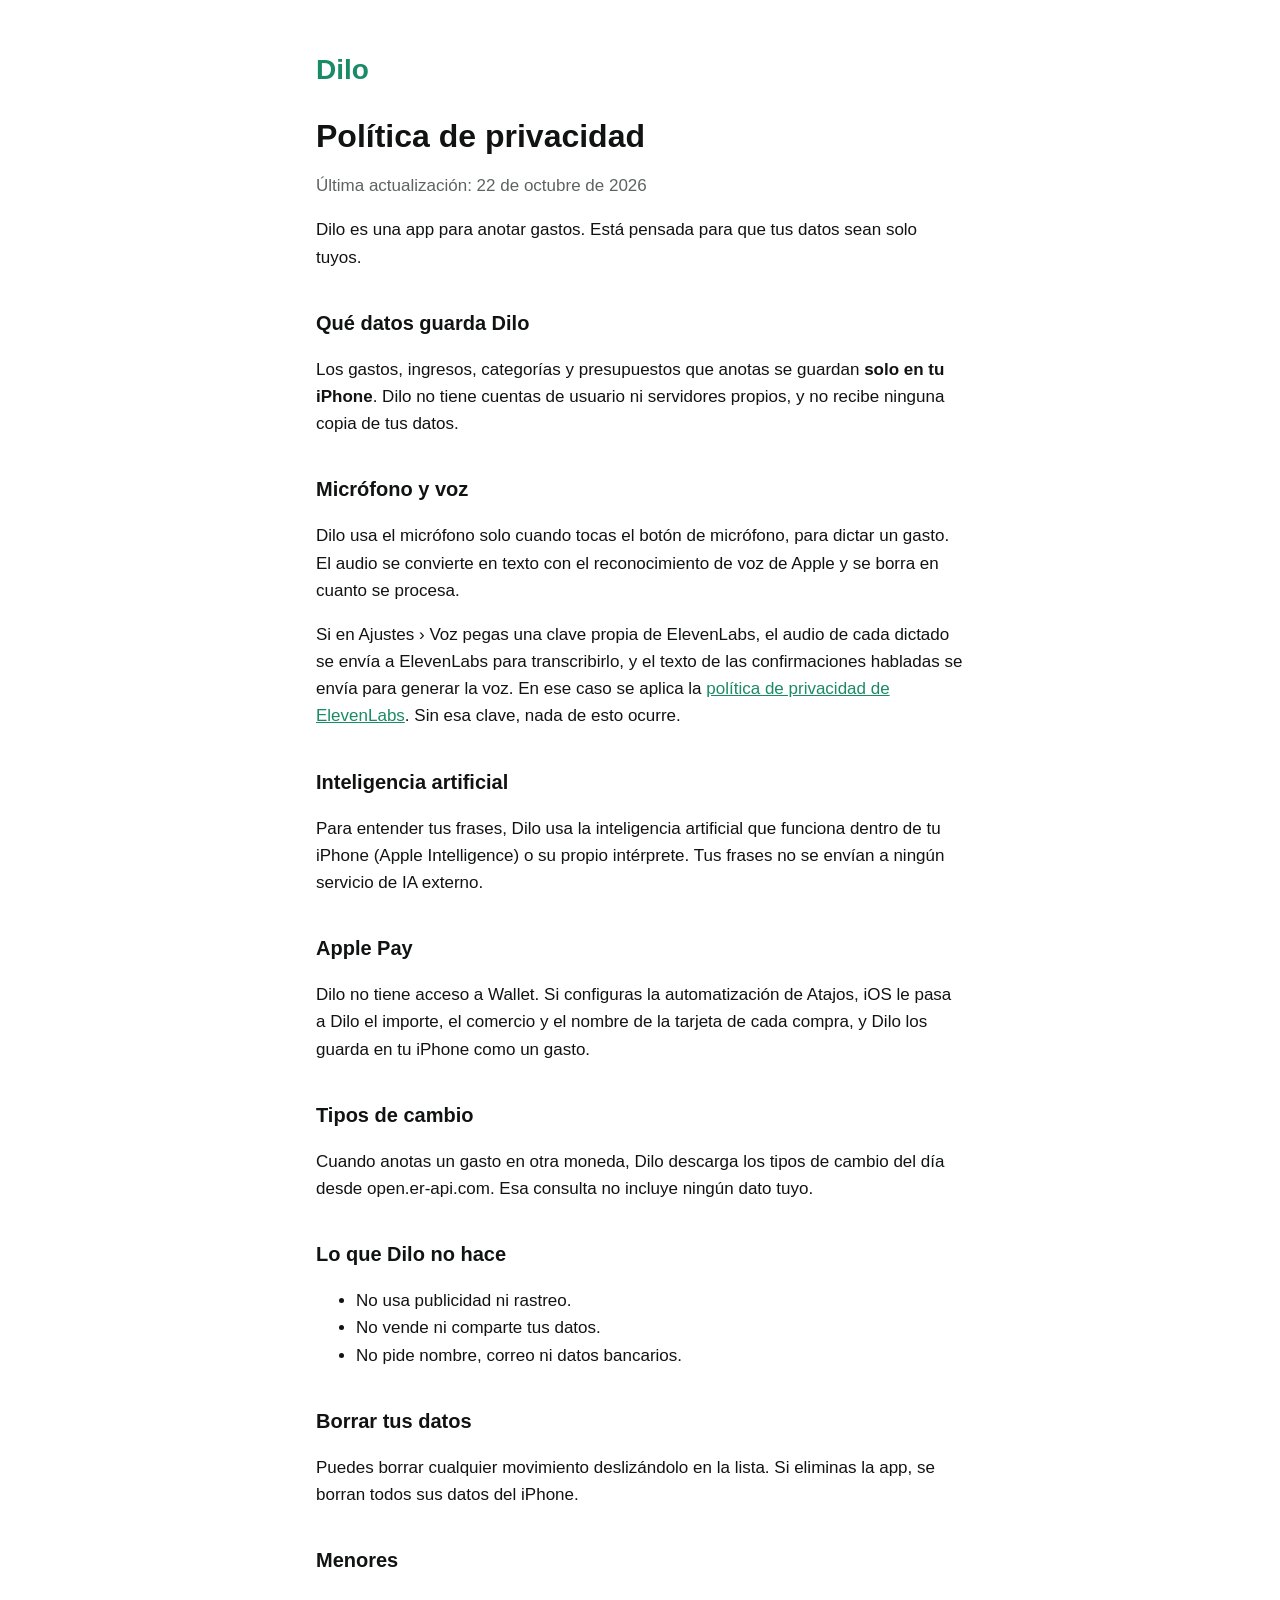
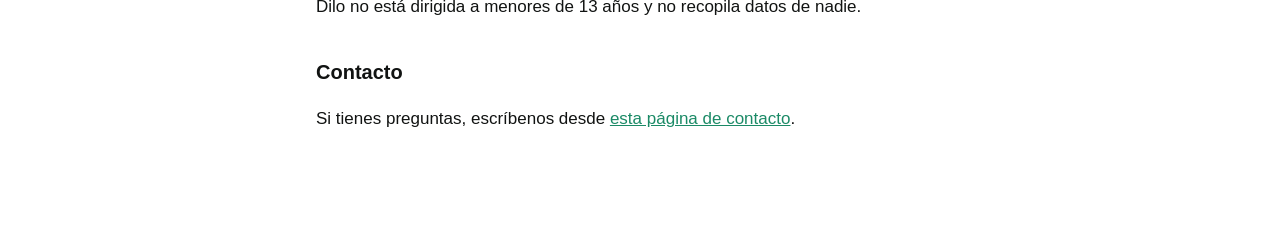
==== privacidad.html @ 377dcd38 "Dilo: páginas de ayuda y privacidad Co-Authored-By: Claude Opus 5.5 <noreply@anthropic.com>" ====
<!doctype html>
<html lang="es">
<head>
<meta charset="utf-8">
<meta name="viewport" content="width=device-width, initial-scale=1">
<title>Privacidad · Dilo</title>
<link rel="stylesheet" href="style.css">
</head>
<body><main>
<a class="brand" href="ayuda.html">Dilo</a>
<h1>Política de privacidad</h1>
<p class="muted">Última actualización: 22 de octubre de 2026</p>

<p>Dilo es una app para anotar gastos. Está pensada para que tus datos sean solo tuyos.</p>

<h2>Qué datos guarda Dilo</h2>
<p>Los gastos, ingresos, categorías y presupuestos que anotas se guardan <strong>solo en tu iPhone</strong>. Dilo no tiene cuentas de usuario ni servidores propios, y no recibe ninguna copia de tus datos.</p>

<h2>Micrófono y voz</h2>
<p>Dilo usa el micrófono solo cuando tocas el botón de micrófono, para dictar un gasto. El audio se convierte en texto con el reconocimiento de voz de Apple y se borra en cuanto se procesa.</p>
<p>Si en Ajustes › Voz pegas una clave propia de ElevenLabs, el audio de cada dictado se envía a ElevenLabs para transcribirlo, y el texto de las confirmaciones habladas se envía para generar la voz. En ese caso se aplica la <a href="https://elevenlabs.io/privacy-policy">política de privacidad de ElevenLabs</a>. Sin esa clave, nada de esto ocurre.</p>

<h2>Inteligencia artificial</h2>
<p>Para entender tus frases, Dilo usa la inteligencia artificial que funciona dentro de tu iPhone (Apple Intelligence) o su propio intérprete. Tus frases no se envían a ningún servicio de IA externo.</p>

<h2>Apple Pay</h2>
<p>Dilo no tiene acceso a Wallet. Si configuras la automatización de Atajos, iOS le pasa a Dilo el importe, el comercio y el nombre de la tarjeta de cada compra, y Dilo los guarda en tu iPhone como un gasto.</p>

<h2>Tipos de cambio</h2>
<p>Cuando anotas un gasto en otra moneda, Dilo descarga los tipos de cambio del día desde open.er-api.com. Esa consulta no incluye ningún dato tuyo.</p>

<h2>Lo que Dilo no hace</h2>
<ul>
<li>No usa publicidad ni rastreo.</li>
<li>No vende ni comparte tus datos.</li>
<li>No pide nombre, correo ni datos bancarios.</li>
</ul>

<h2>Borrar tus datos</h2>
<p>Puedes borrar cualquier movimiento deslizándolo en la lista. Si eliminas la app, se borran todos sus datos del iPhone.</p>

<h2>Menores</h2>
<p>Dilo no está dirigida a menores de 13 años y no recopila datos de nadie.</p>

<h2>Contacto</h2>
<p>Si tienes preguntas, escríbenos desde <a href="https://github.com/MniSantiago/dilo-app/issues/new">esta página de contacto</a>.</p>
</main></body>
</html>
---- style.css ----
:root { --bg:#ffffff; --fg:#111312; --muted:#5c6360; --accent:#1b8a66; --line:#e6e9e7; }
@media (prefers-color-scheme: dark) { :root { --bg:#0d0f0e; --fg:#eef1ef; --muted:#9aa29e; --accent:#41c790; --line:#232826; } }
* { box-sizing: border-box; }
body { margin:0; background:var(--bg); color:var(--fg); font:17px/1.6 -apple-system, BlinkMacSystemFont, "Segoe UI", sans-serif; }
main { max-width: 680px; margin: 0 auto; padding: 48px 16px 80px; }
.brand { font-weight:700; font-size:28px; color:var(--accent); text-decoration:none; }
h1 { font-size:32px; line-height:1.2; margin:24px 0 8px; }
h2 { font-size:20px; margin:36px 0 8px; }
p, li { color:var(--fg); }
.muted { color:var(--muted); }
a { color:var(--accent); }
hr { border:0; border-top:1px solid var(--line); margin:40px 0; }
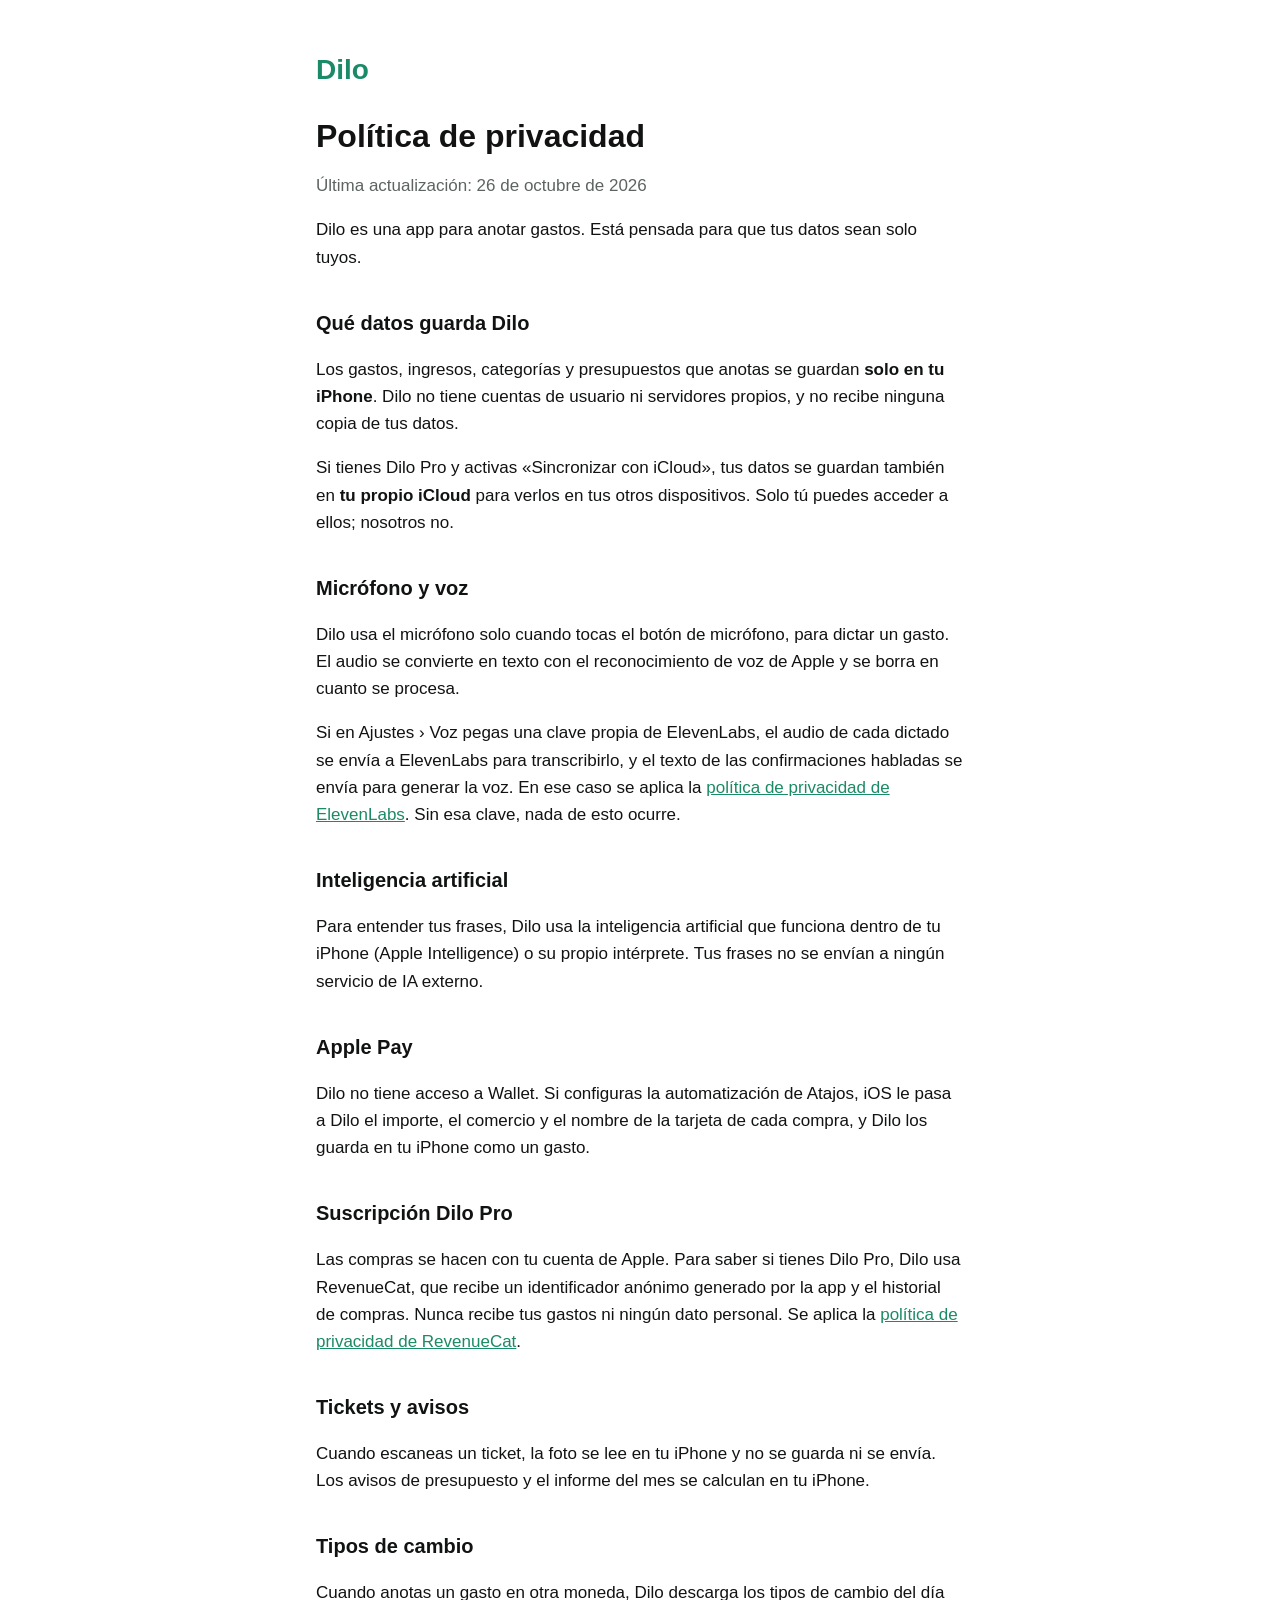
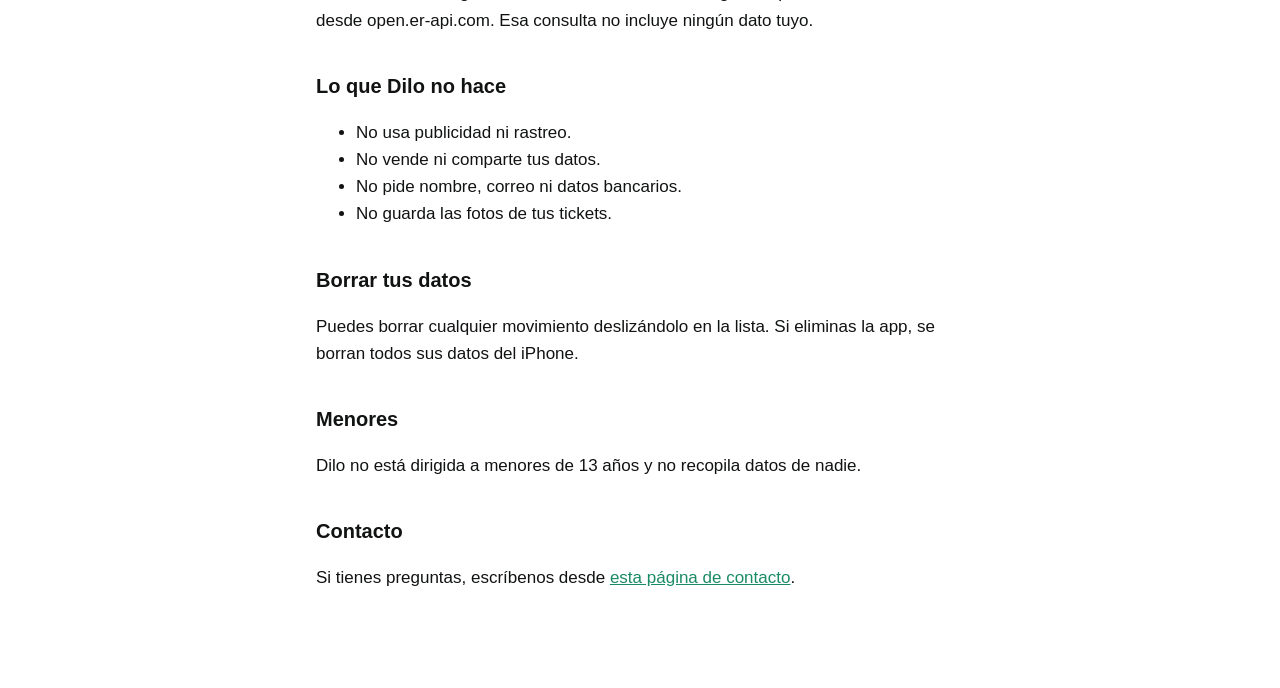
==== commit da68698a: "Privacidad: Dilo Pro (RevenueCat), iCloud y escaneo de tickets Co-Authored-By: Claude Opus 5.5 <nore" ====
--- a/privacidad.html
+++ b/privacidad.html
@@ -9,12 +9,13 @@
 <body><main>
 <a class="brand" href="ayuda.html">Dilo</a>
 <h1>Política de privacidad</h1>
-<p class="muted">Última actualización: 22 de octubre de 2026</p>
+<p class="muted">Última actualización: 26 de octubre de 2026</p>
 
 <p>Dilo es una app para anotar gastos. Está pensada para que tus datos sean solo tuyos.</p>
 
 <h2>Qué datos guarda Dilo</h2>
 <p>Los gastos, ingresos, categorías y presupuestos que anotas se guardan <strong>solo en tu iPhone</strong>. Dilo no tiene cuentas de usuario ni servidores propios, y no recibe ninguna copia de tus datos.</p>
+<p>Si tienes Dilo Pro y activas «Sincronizar con iCloud», tus datos se guardan también en <strong>tu propio iCloud</strong> para verlos en tus otros dispositivos. Solo tú puedes acceder a ellos; nosotros no.</p>
 
 <h2>Micrófono y voz</h2>
 <p>Dilo usa el micrófono solo cuando tocas el botón de micrófono, para dictar un gasto. El audio se convierte en texto con el reconocimiento de voz de Apple y se borra en cuanto se procesa.</p>
@@ -26,6 +27,12 @@
 <h2>Apple Pay</h2>
 <p>Dilo no tiene acceso a Wallet. Si configuras la automatización de Atajos, iOS le pasa a Dilo el importe, el comercio y el nombre de la tarjeta de cada compra, y Dilo los guarda en tu iPhone como un gasto.</p>
 
+<h2>Suscripción Dilo Pro</h2>
+<p>Las compras se hacen con tu cuenta de Apple. Para saber si tienes Dilo Pro, Dilo usa RevenueCat, que recibe un identificador anónimo generado por la app y el historial de compras. Nunca recibe tus gastos ni ningún dato personal. Se aplica la <a href="https://www.revenuecat.com/privacy">política de privacidad de RevenueCat</a>.</p>
+
+<h2>Tickets y avisos</h2>
+<p>Cuando escaneas un ticket, la foto se lee en tu iPhone y no se guarda ni se envía. Los avisos de presupuesto y el informe del mes se calculan en tu iPhone.</p>
+
 <h2>Tipos de cambio</h2>
 <p>Cuando anotas un gasto en otra moneda, Dilo descarga los tipos de cambio del día desde open.er-api.com. Esa consulta no incluye ningún dato tuyo.</p>
 
@@ -34,6 +41,7 @@
 <li>No usa publicidad ni rastreo.</li>
 <li>No vende ni comparte tus datos.</li>
 <li>No pide nombre, correo ni datos bancarios.</li>
+<li>No guarda las fotos de tus tickets.</li>
 </ul>
 
 <h2>Borrar tus datos</h2>
